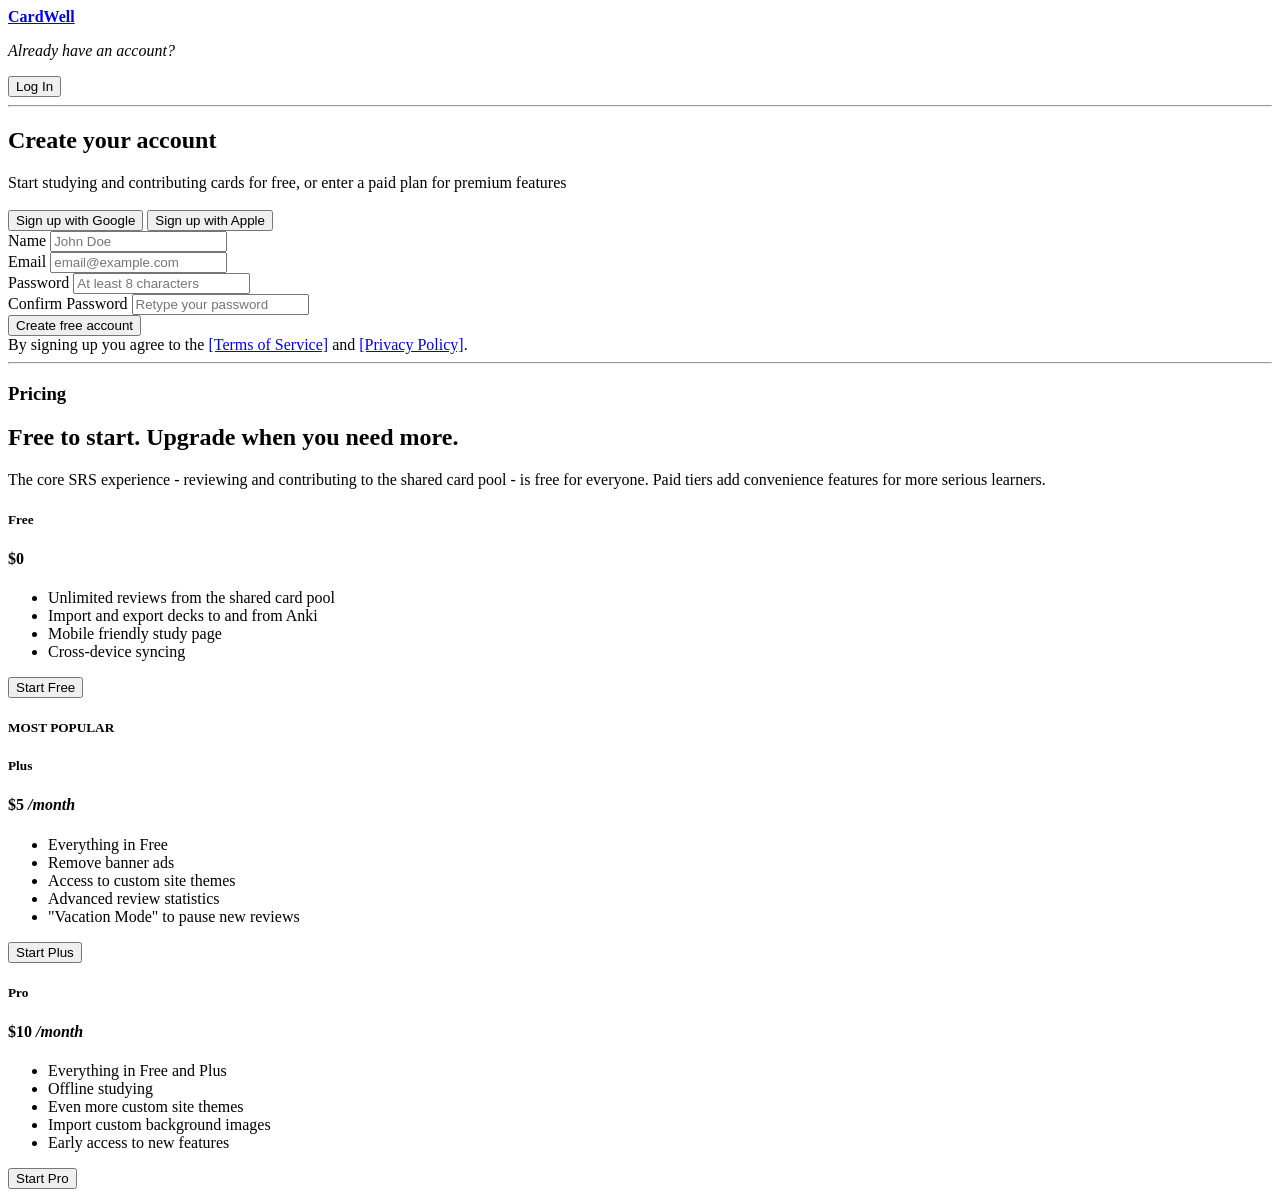
==== product_site/signup.html @ c5f53ac2 "Markup signup page" ====
<!-- 
Devin Chapman 
9/25/2026
This is a signup page for my service which offers a free tier and 2 paid tiers with various features
-->

<!DOCTYPE html>
<html lang="en">
<head>
    <meta charset="UTF-8">
    <meta name="viewport" content="width=device-width, initial-scale=1.0">
    <title>Sign Up | CardWell</title>
</head>
<body>
    <header>
        <a href="/"><strong>CardWell</strong></a>
        <p><em>Already have an account?</em></p>
        <button>Log In</button>
    </header>

    <hr>

    <main>
    <section>
        <h1>Create your account</h1>
        <div>Start studying and contributing cards for free, or enter a paid plan for premium features</div>

        <br>
        <button>Sign up with Google</button>
        <button>Sign up with Apple</button>

        <form>
            <div>
                <label for="name">Name</label>
                <input type="text" name="name" id="name" placeholder="John Doe">
            </div>
            <div>
                <label for="email">Email</label>
                <input type="email" name="email" id="email" placeholder="email@example.com">
            </div>
            <div>
                <label for="password">Password</label>
                <input type="password" name="password" id="password" placeholder="At least 8 characters">
            </div>
            <div>
                <label for="confirm-password">Confirm Password</label>
                <input type="password" name="confirm-password" id="confirm-password" placeholder="Retype your password">
            </div>

            <button>Create free account</button>
            <div>By signing up you agree to the <a href="/">[Terms of Service]</a> and <a href="/">[Privacy Policy]</a>.</div>
        </form>
    </section>

        <hr>

    <section>
        <h3>Pricing</h3>
        <h2>Free to start. Upgrade when you need more.</h2>
        <div>
            The core SRS experience - reviewing and contributing to the shared card pool - 
            is free for everyone. Paid tiers add convenience features for more serious learners.
        </div>

        <div>
            <h5>Free</h5>
            <h4>$0</h4>
            <ul>
                <li>Unlimited reviews from the shared card pool</li>
                <li>Import and export decks to and from Anki</li>
                <li>Mobile friendly study page</li>
                <li>Cross-device syncing</li>
            </ul>
            <button>Start Free</button>
        </div>

        <div>
            <h5>MOST POPULAR</h5>
            <h5>Plus</h5>
            <h4>$5 <em>/month</em></h4>
            <ul>
                <li>Everything in Free</li>
                <li>Remove banner ads</li>
                <li>Access to custom site themes</li>
                <li>Advanced review statistics</li>
                <li>"Vacation Mode" to pause new reviews</li>
            </ul>
            <button>Start Plus</button>
        </div>

        <div>
            <h5>Pro</h5>
            <h4>$10 <em>/month</em></h4>
            <ul>
                <li>Everything in Free and Plus</li>
                <li>Offline studying</li>
                <li>Even more custom site themes</li>
                <li>Import custom background images</li>
                <li>Early access to new features</li>
            </ul>
            <button>Start Pro</button>
        </div>
    </section>
    </main>
</body>
</html>
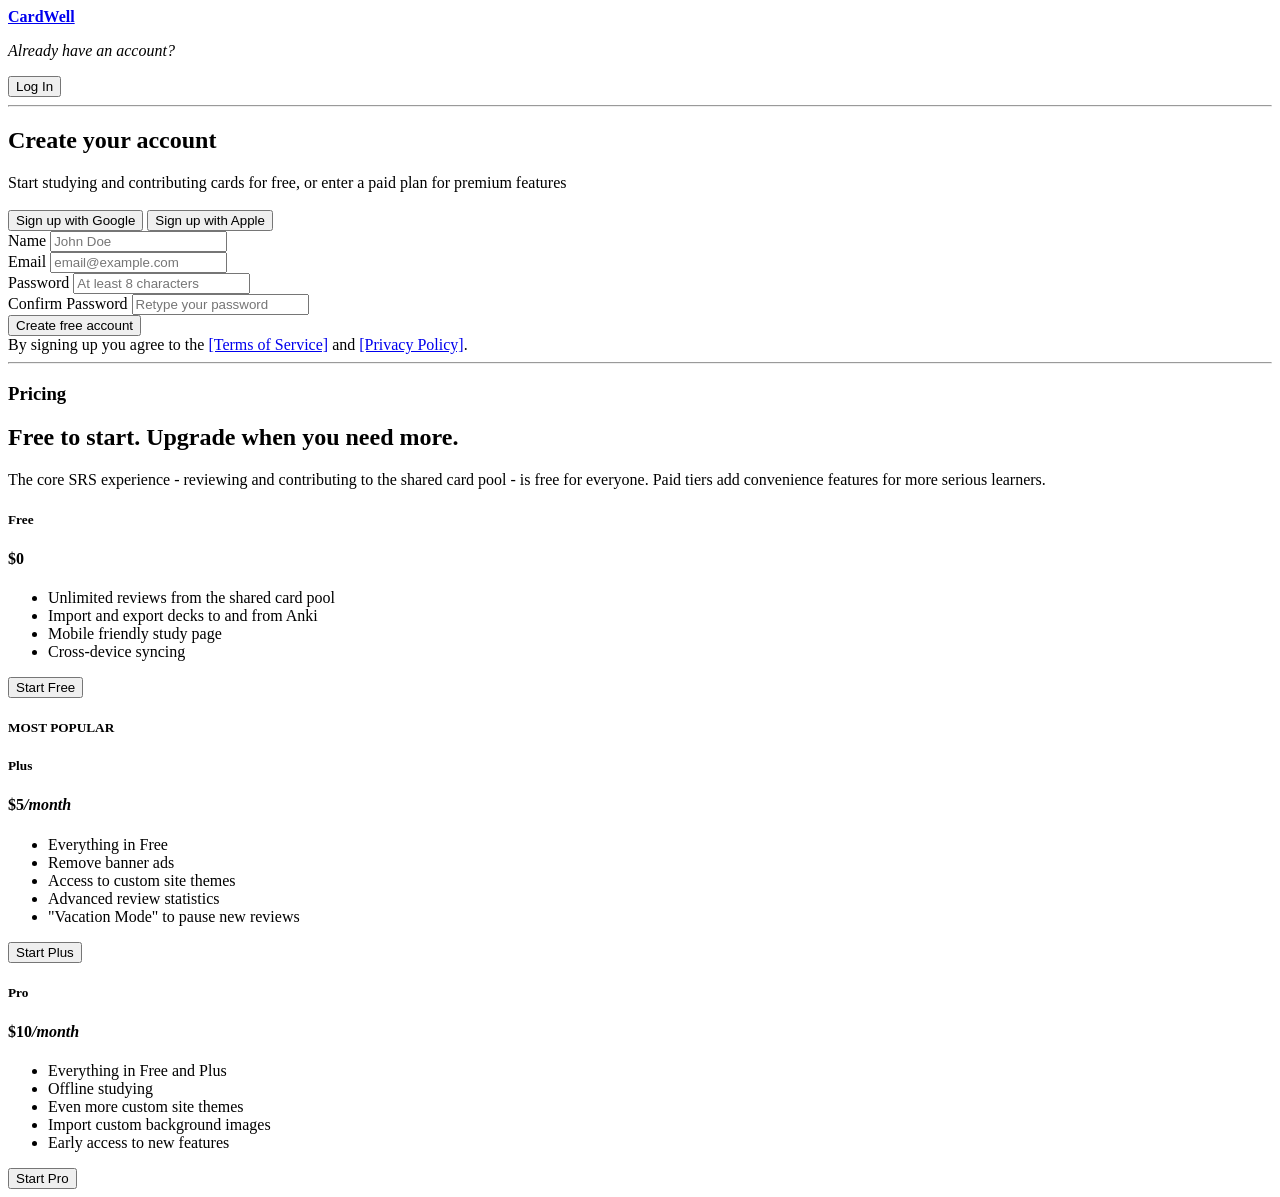
==== commit c7bd8e46: "Tweak formatting" ====
--- a/product_site/signup.html
+++ b/product_site/signup.html
@@ -77,7 +77,7 @@
         <div>
             <h5>MOST POPULAR</h5>
             <h5>Plus</h5>
-            <h4>$5 <em>/month</em></h4>
+            <h4>$5<em>/month</em></h4>
             <ul>
                 <li>Everything in Free</li>
                 <li>Remove banner ads</li>
@@ -90,7 +90,7 @@
 
         <div>
             <h5>Pro</h5>
-            <h4>$10 <em>/month</em></h4>
+            <h4>$10<em>/month</em></h4>
             <ul>
                 <li>Everything in Free and Plus</li>
                 <li>Offline studying</li>
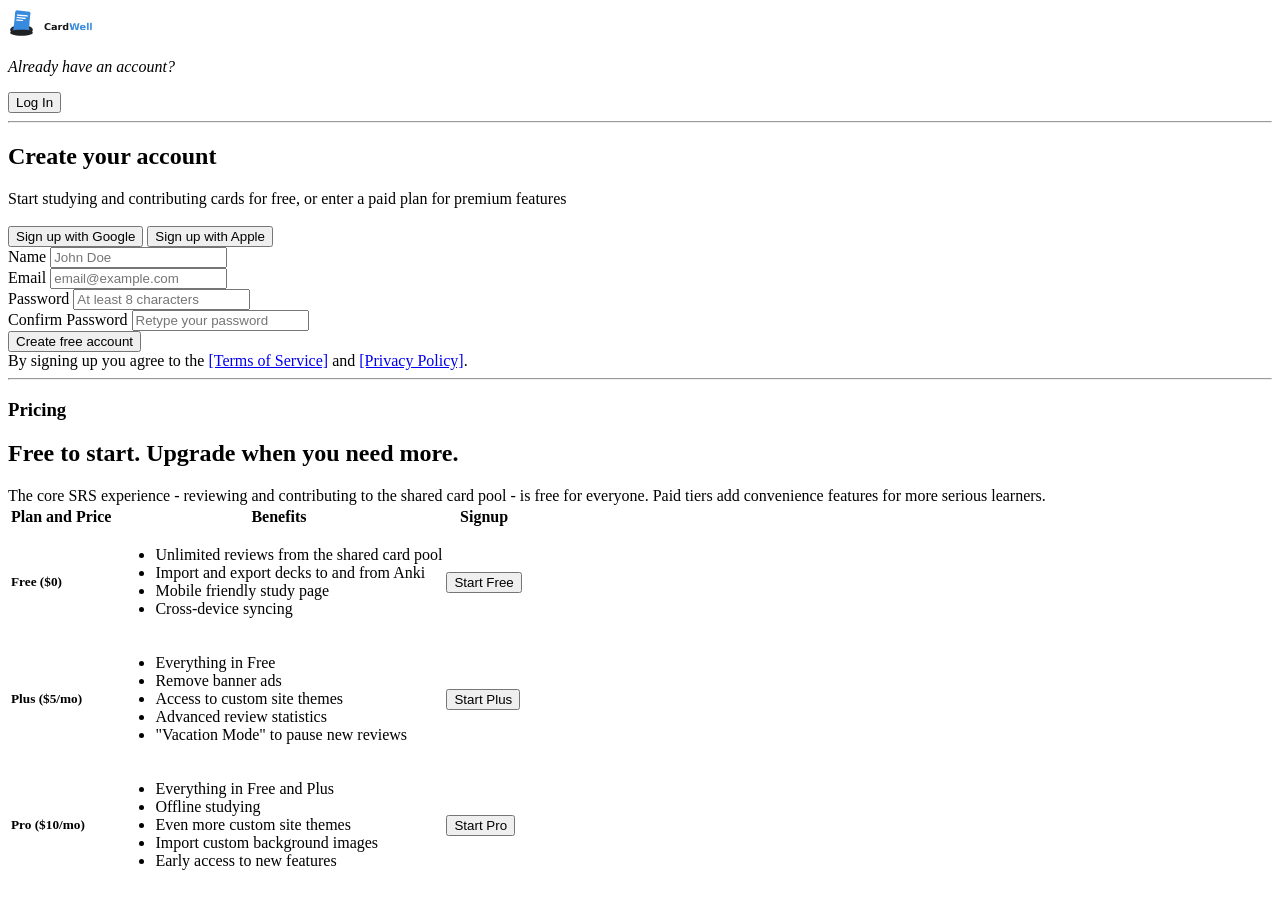
==== commit d4e90998: "Add hw requirements" ====
--- a/product_site/signup.html
+++ b/product_site/signup.html
@@ -13,7 +13,7 @@
 </head>
 <body>
     <header>
-        <a href="/"><strong>CardWell</strong></a>
+        <a href="signup.html"><img src="images/cardwell_logo.png" alt="cardwell logo" height="30px"></a>
         <p><em>Already have an account?</em></p>
         <button>Log In</button>
     </header>
@@ -62,7 +62,54 @@
             is free for everyone. Paid tiers add convenience features for more serious learners.
         </div>
 
-        <div>
+        <!-- Revert to first style (under) later -->
+        <table>
+            <tr>
+                <th>Plan and Price</th>
+                <th>Benefits</th>
+                <th>Signup</th>
+            </tr>
+            <tr>
+                <td><h5>Free ($0)</h5></td>
+                <td>
+                    <ul>
+                        <li>Unlimited reviews from the shared card pool</li>
+                        <li>Import and export decks to and from Anki</li>
+                        <li>Mobile friendly study page</li>
+                        <li>Cross-device syncing</li>
+                    </ul>
+                </td>
+                <td><button>Start Free</button></td>
+            </tr>
+            <tr>
+                <td><h5>Plus ($5/mo)</h5></td>
+                <td>
+                <ul>
+                    <li>Everything in Free</li>
+                    <li>Remove banner ads</li>
+                    <li>Access to custom site themes</li>
+                    <li>Advanced review statistics</li>
+                    <li>"Vacation Mode" to pause new reviews</li>
+                </ul>
+                </td>
+                <td><button>Start Plus</button></td>
+            </tr>
+            <tr>
+                <td><h5>Pro ($10/mo)</h5></td>
+                <td>
+                <ul>
+                    <li>Everything in Free and Plus</li>
+                    <li>Offline studying</li>
+                    <li>Even more custom site themes</li>
+                    <li>Import custom background images</li>
+                    <li>Early access to new features</li>
+                </ul>                    
+                </td>
+                <td><button>Start Pro</button></td>
+            </tr>
+        </table>
+
+        <!-- <div>
             <h5>Free</h5>
             <h4>$0</h4>
             <ul>
@@ -99,7 +146,7 @@
                 <li>Early access to new features</li>
             </ul>
             <button>Start Pro</button>
-        </div>
+        </div> -->
     </section>
     </main>
 </body>
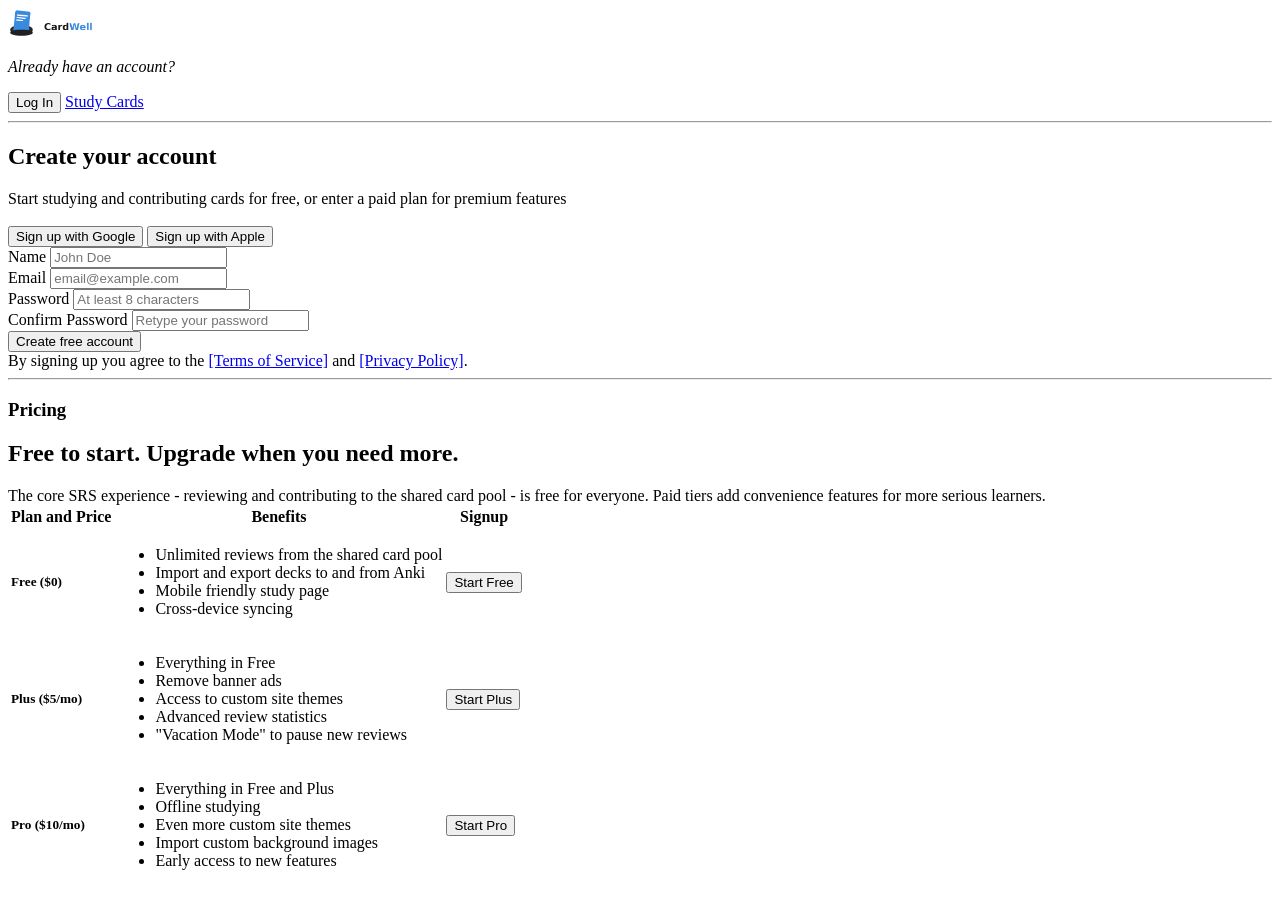
==== commit b17bbcd5: "add link to study screen" ====
--- a/product_site/signup.html
+++ b/product_site/signup.html
@@ -1,7 +1,8 @@
 <!-- 
 Devin Chapman 
 9/25/2026
-This is a signup page for my service which offers a free tier and 2 paid tiers with various features
+This is a signup page for my service which offers a free tier and 
+2 paid tiers with various features
 -->
 
 <!DOCTYPE html>
@@ -16,6 +17,8 @@
         <a href="signup.html"><img src="images/cardwell_logo.png" alt="cardwell logo" height="30px"></a>
         <p><em>Already have an account?</em></p>
         <button>Log In</button>
+        <!-- link to study page, delete later (can only go there after signing up) -->
+         <a href="studyScreen.html">Study Cards</a>
     </header>
 
     <hr>
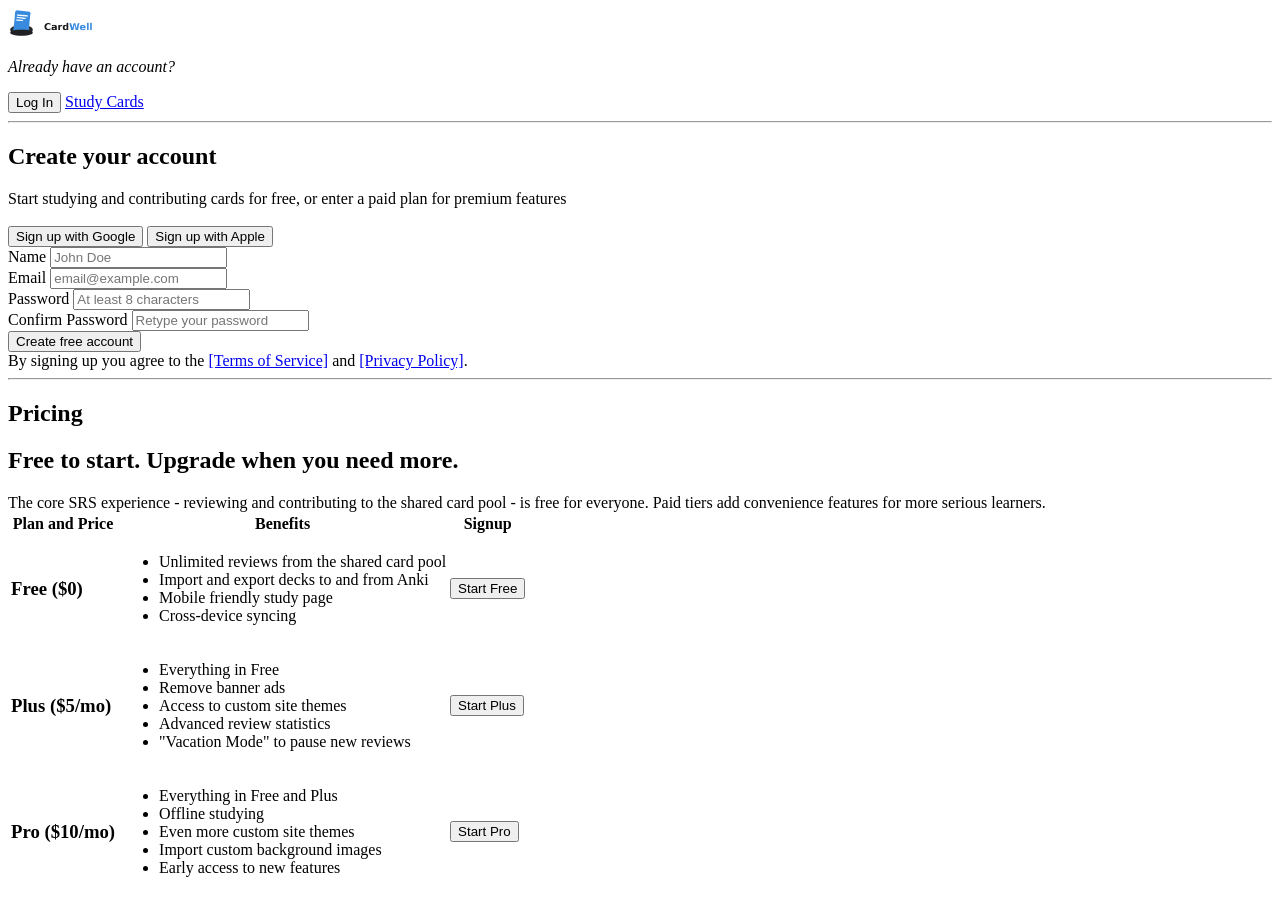
==== commit 38c158ee: "Fix errors" ====
--- a/product_site/signup.html
+++ b/product_site/signup.html
@@ -14,7 +14,7 @@
 </head>
 <body>
     <header>
-        <a href="signup.html"><img src="images/cardwell_logo.png" alt="cardwell logo" height="30px"></a>
+        <a href="signup.html"><img src="images/cardwell_logo.png" alt="cardwell logo" height="30"></a>
         <p><em>Already have an account?</em></p>
         <button>Log In</button>
         <!-- link to study page, delete later (can only go there after signing up) -->
@@ -58,7 +58,7 @@
         <hr>
 
     <section>
-        <h3>Pricing</h3>
+        <h2>Pricing</h2>
         <h2>Free to start. Upgrade when you need more.</h2>
         <div>
             The core SRS experience - reviewing and contributing to the shared card pool - 
@@ -73,7 +73,7 @@
                 <th>Signup</th>
             </tr>
             <tr>
-                <td><h5>Free ($0)</h5></td>
+                <td><h3>Free ($0)</h3></td>
                 <td>
                     <ul>
                         <li>Unlimited reviews from the shared card pool</li>
@@ -85,7 +85,7 @@
                 <td><button>Start Free</button></td>
             </tr>
             <tr>
-                <td><h5>Plus ($5/mo)</h5></td>
+                <td><h3>Plus ($5/mo)</h3></td>
                 <td>
                 <ul>
                     <li>Everything in Free</li>
@@ -98,7 +98,7 @@
                 <td><button>Start Plus</button></td>
             </tr>
             <tr>
-                <td><h5>Pro ($10/mo)</h5></td>
+                <td><h3>Pro ($10/mo)</h3></td>
                 <td>
                 <ul>
                     <li>Everything in Free and Plus</li>
@@ -113,7 +113,7 @@
         </table>
 
         <!-- <div>
-            <h5>Free</h5>
+            <h3>Free</h3>
             <h4>$0</h4>
             <ul>
                 <li>Unlimited reviews from the shared card pool</li>
@@ -125,8 +125,8 @@
         </div>
 
         <div>
-            <h5>MOST POPULAR</h5>
-            <h5>Plus</h5>
+            <h3>MOST POPULAR</h3>
+            <h3>Plus</h3>
             <h4>$5<em>/month</em></h4>
             <ul>
                 <li>Everything in Free</li>
@@ -139,7 +139,7 @@
         </div>
 
         <div>
-            <h5>Pro</h5>
+            <h3>Pro</h3>
             <h4>$10<em>/month</em></h4>
             <ul>
                 <li>Everything in Free and Plus</li>
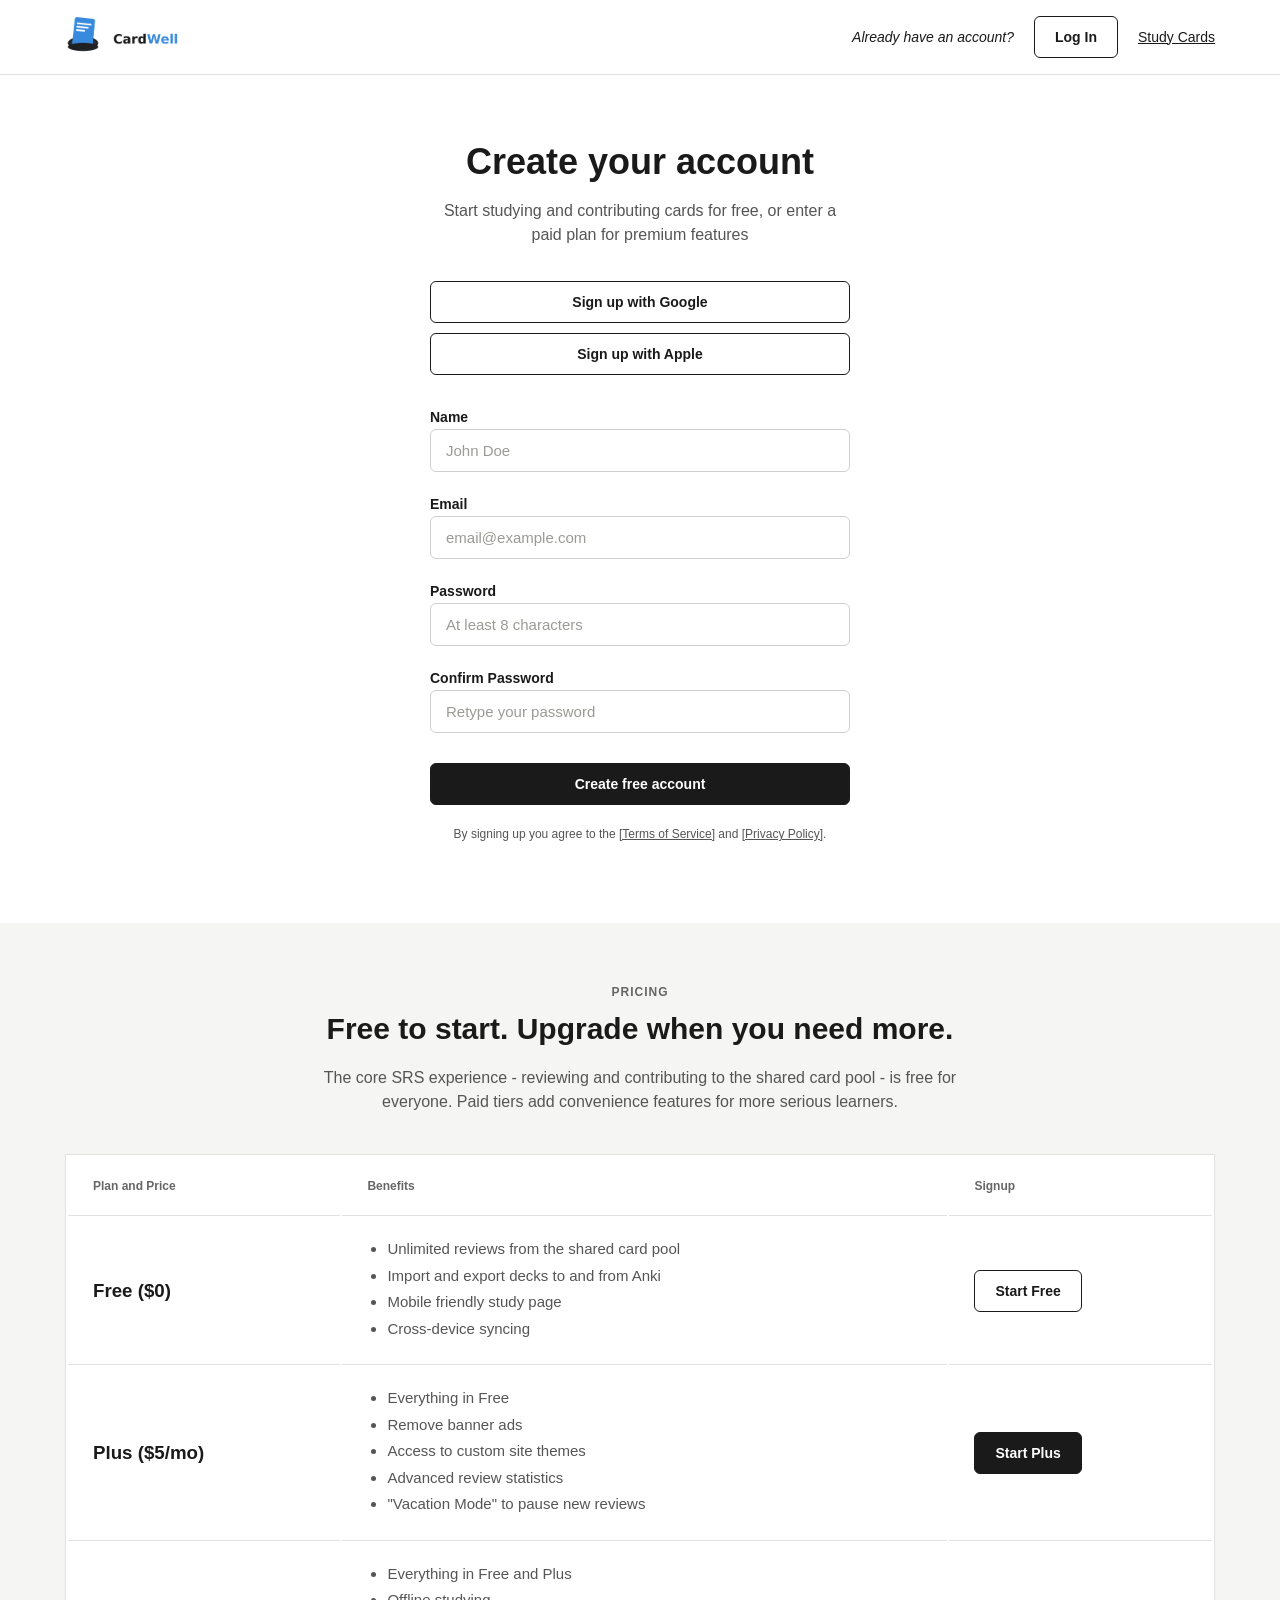
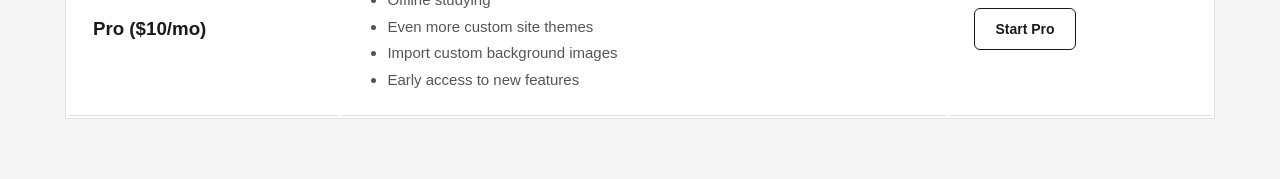
==== commit f6e9b7d2: "Finish styling" ====
--- a/product_site/signup.html
+++ b/product_site/signup.html
@@ -11,26 +11,25 @@
     <meta charset="UTF-8">
     <meta name="viewport" content="width=device-width, initial-scale=1.0">
     <title>Sign Up | CardWell</title>
+    <link rel="stylesheet" href="css/signup.css">
 </head>
 <body>
     <header>
-        <a href="signup.html"><img src="images/cardwell_logo.png" alt="cardwell logo" height="30"></a>
+        <a class="logo" href="index.html"><img src="images/cardwell_logo.png" alt="cardwell logo" height="30"></a>
         <p><em>Already have an account?</em></p>
-        <button>Log In</button>
+        <button class="btn-secondary">Log In</button>
         <!-- link to study page, delete later (can only go there after signing up) -->
          <a href="studyScreen.html">Study Cards</a>
     </header>
 
-    <hr>
-
     <main>
-    <section>
+    <section class="signup">
         <h1>Create your account</h1>
-        <div>Start studying and contributing cards for free, or enter a paid plan for premium features</div>
+        <div class="lead">Start studying and contributing cards for free, or enter a paid plan for premium features</div>
 
         <br>
-        <button>Sign up with Google</button>
-        <button>Sign up with Apple</button>
+        <button class="btn-secondary">Sign up with Google</button>
+        <button class="btn-secondary">Sign up with Apple</button>
 
         <form>
             <div>
@@ -51,21 +50,19 @@
             </div>
 
             <button>Create free account</button>
-            <div>By signing up you agree to the <a href="/">[Terms of Service]</a> and <a href="/">[Privacy Policy]</a>.</div>
+            <div class="terms">By signing up you agree to the <a href="/">[Terms of Service]</a> and <a href="/">[Privacy Policy]</a>.</div>
         </form>
     </section>
 
-        <hr>
 
-    <section>
-        <h2>Pricing</h2>
+    <section class="pricing">
+        <h2 class="eyebrow">Pricing</h2>
         <h2>Free to start. Upgrade when you need more.</h2>
-        <div>
+        <div class="lead">
             The core SRS experience - reviewing and contributing to the shared card pool - 
             is free for everyone. Paid tiers add convenience features for more serious learners.
         </div>
 
-        <!-- Revert to first style (under) later -->
         <table>
             <tr>
                 <th>Plan and Price</th>
@@ -82,7 +79,7 @@
                         <li>Cross-device syncing</li>
                     </ul>
                 </td>
-                <td><button>Start Free</button></td>
+                <td><button class="btn-secondary">Start Free</button></td>
             </tr>
             <tr>
                 <td><h3>Plus ($5/mo)</h3></td>
@@ -108,48 +105,10 @@
                     <li>Early access to new features</li>
                 </ul>                    
                 </td>
-                <td><button>Start Pro</button></td>
+                <td><button class="btn-secondary">Start Pro</button></td>
             </tr>
         </table>
 
-        <!-- <div>
-            <h3>Free</h3>
-            <h4>$0</h4>
-            <ul>
-                <li>Unlimited reviews from the shared card pool</li>
-                <li>Import and export decks to and from Anki</li>
-                <li>Mobile friendly study page</li>
-                <li>Cross-device syncing</li>
-            </ul>
-            <button>Start Free</button>
-        </div>
-
-        <div>
-            <h3>MOST POPULAR</h3>
-            <h3>Plus</h3>
-            <h4>$5<em>/month</em></h4>
-            <ul>
-                <li>Everything in Free</li>
-                <li>Remove banner ads</li>
-                <li>Access to custom site themes</li>
-                <li>Advanced review statistics</li>
-                <li>"Vacation Mode" to pause new reviews</li>
-            </ul>
-            <button>Start Plus</button>
-        </div>
-
-        <div>
-            <h3>Pro</h3>
-            <h4>$10<em>/month</em></h4>
-            <ul>
-                <li>Everything in Free and Plus</li>
-                <li>Offline studying</li>
-                <li>Even more custom site themes</li>
-                <li>Import custom background images</li>
-                <li>Early access to new features</li>
-            </ul>
-            <button>Start Pro</button>
-        </div> -->
     </section>
     </main>
 </body>
--- a/product_site/css/signup.css
+++ b/product_site/css/signup.css
@@ -0,0 +1,186 @@
+@import url("variables.css");
+
+body {
+    background: var(--color-bg);
+    color: var(--color-text);
+    line-height: 1.5;
+}
+
+/* ---- Buttons ---- */
+
+button {
+    font-size: 14px;
+    font-weight: 600;
+    padding: 12px 20px;
+    border-radius: 6px;
+    border: 1px solid var(--color-btn-primary-bg);
+    background: var(--color-btn-primary-bg);
+    color: var(--color-btn-primary-text);
+    cursor: pointer;
+}
+
+button:hover {
+    background: var(--color-btn-primary-hover);
+}
+
+.btn-secondary {
+    background: var(--color-btn-secondary-bg);
+    color: var(--color-btn-secondary-text);
+}
+
+.btn-secondary:hover {
+    background: var(--color-btn-secondary-hover);
+}
+
+/* ---- Header ---- */
+
+header {
+    display: flex;
+    align-items: center;
+    gap: 20px;
+    padding: 14px max(24px, calc((100% - 1150px) / 2));
+    border-bottom: 1px solid var(--color-border);
+}
+
+header img {
+    height: 40px;
+    width: auto;
+}
+
+.logo {
+    margin-right: auto;
+}
+
+header p {
+    font-size: 14px;
+}
+
+header a {
+    color: var(--color-link);
+    font-size: 14px;
+}
+
+header a:hover {
+    color: var(--color-link-hover);
+}
+
+/* ---- Signup form ---- */
+
+.signup {
+    max-width: 420px;
+    margin: 0 auto;
+    padding: 60px 0px;
+    text-align: center;
+}
+
+h1 {
+    font-size: 36px;
+    margin-bottom: 10px;
+}
+
+.lead {
+    color: var(--color-text-muted);
+}
+
+.signup button {
+    margin-top: 10px;
+    width: 100%;
+    
+}
+
+form {
+    margin-top: 30px;
+    text-align: left;
+}
+
+form div {
+    margin-bottom: 20px;
+}
+
+label {
+    font-size: 14px;
+    font-weight: 600;
+    margin-bottom: 5px;
+}
+
+input {
+    width: 100%;
+    padding: 12px 15px;
+    font-size: 15px;
+    background: var(--color-input-bg);
+    border: 1px solid var(--color-input-border);
+    border-radius: 6px;
+}
+
+input::placeholder {
+    color: var(--color-input-placeholder);
+}
+
+input:focus {
+    outline: 2px solid var(--color-focus);
+}
+
+.terms {
+    margin-top: 20px;
+    font-size: 12px;
+    color: var(--color-text-muted);
+    text-align: center;
+}
+
+.terms a {
+    color: var(--color-text-muted);
+}
+
+/* ---- Pricing ---- */
+
+.pricing {
+    background: var(--color-bg-alt);
+    padding: 60px max(24px, calc((100% - 1150px) / 2));
+    text-align: center;
+}
+
+.eyebrow {
+    font-size: 12px;
+    letter-spacing: 1px;
+    text-transform: uppercase;
+    color: var(--color-text-eyebrow);
+    margin-bottom: 5px;
+}
+
+h2 {
+    font-size: 30px;
+    margin-bottom: 15px;
+}
+
+.pricing .lead {
+    max-width: 640px;
+    margin: 0 auto;
+}
+
+table {
+    width: 100%;
+    margin-top: 40px;
+    background: var(--color-bg);
+    border: 1px solid var(--color-border);
+    text-align: left;
+}
+
+th, td {
+    padding: 20px 25px;
+    border-bottom: 1px solid var(--color-border);
+}
+
+th {
+    font-size: 12px;
+    color: var(--color-text-eyebrow);
+}
+
+td ul {
+    padding-left: 20px;
+    font-size: 15px;
+    color: var(--color-text-muted);
+}
+
+td li {
+    margin-bottom: 4px;
+}
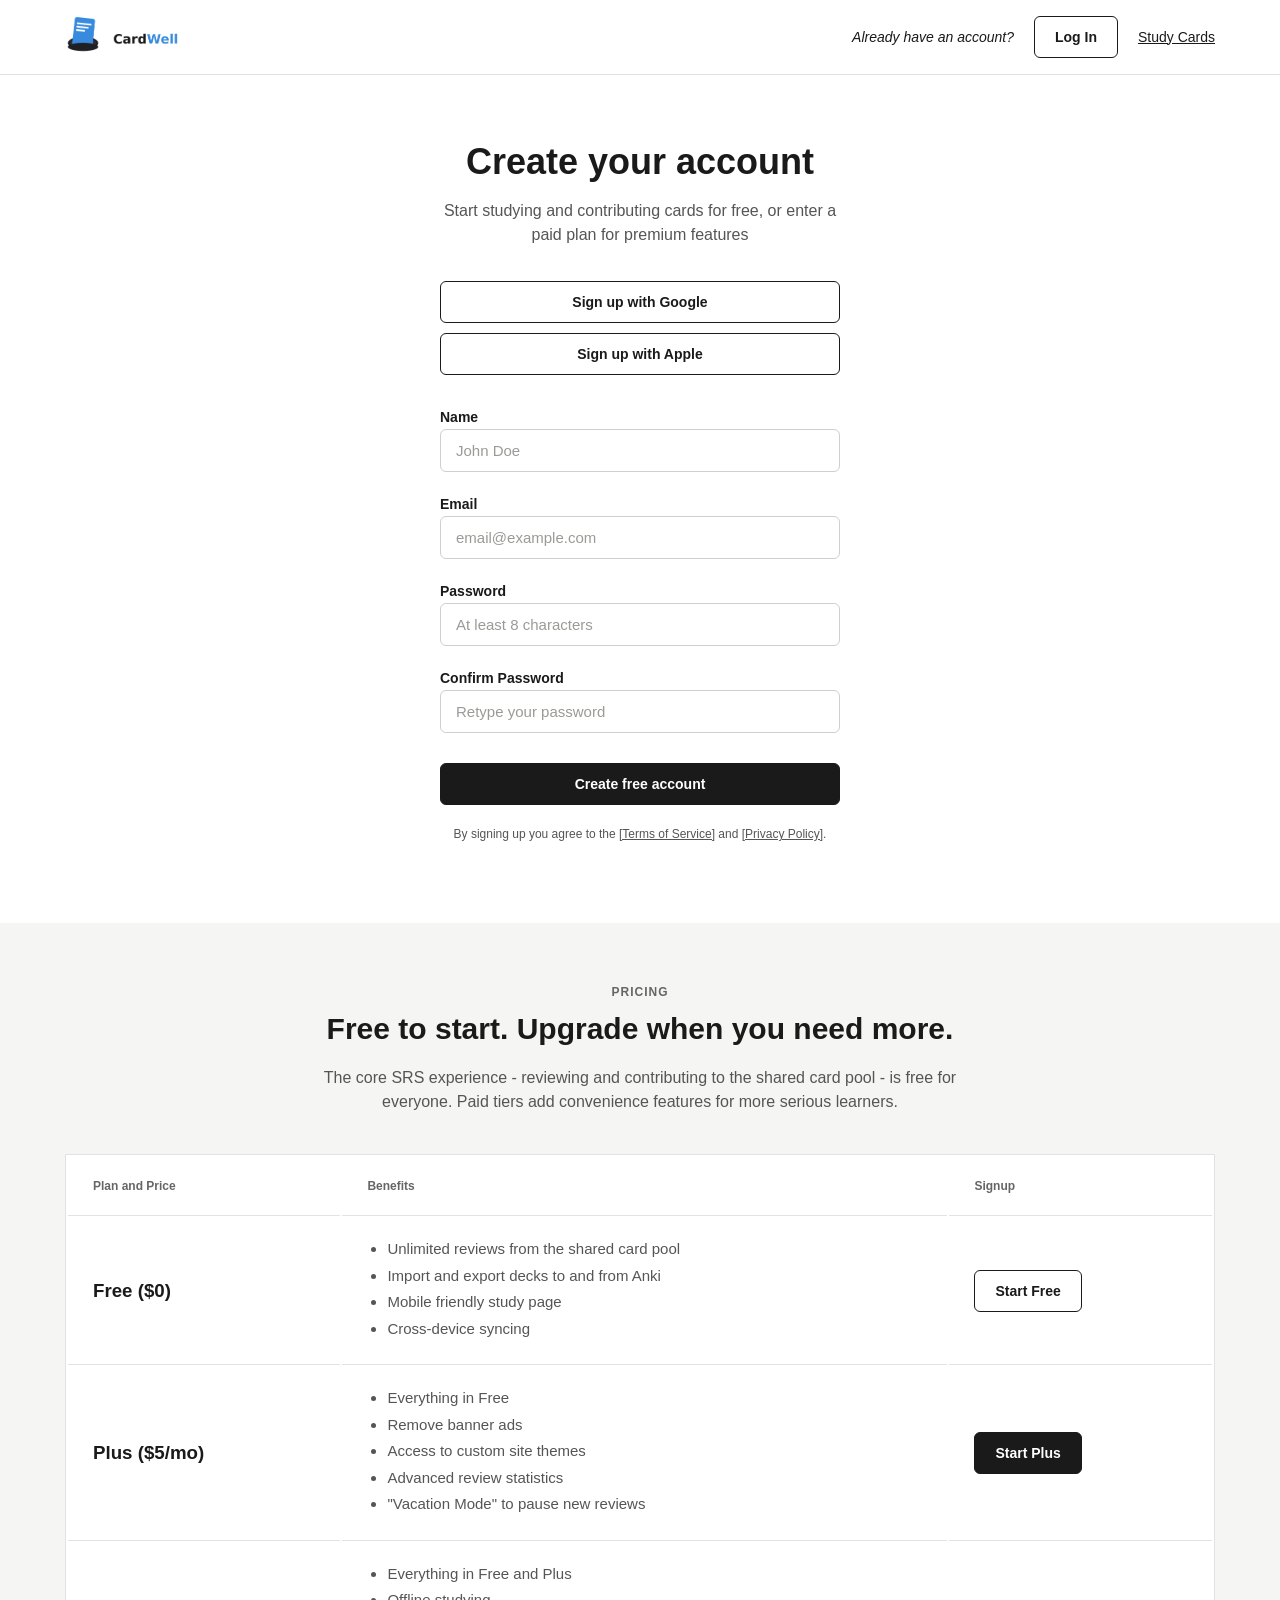
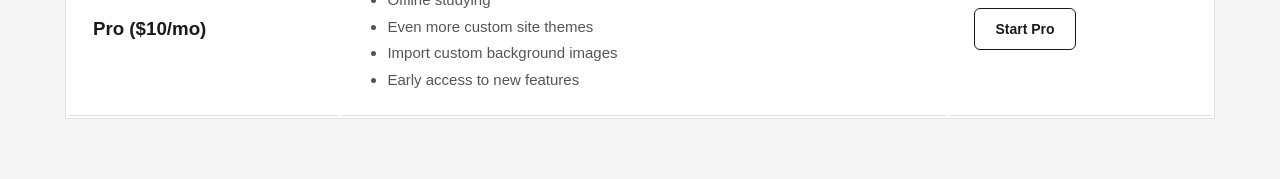
==== commit a33e5417: "Add analytics" ====
--- a/product_site/signup.html
+++ b/product_site/signup.html
@@ -11,7 +11,28 @@
     <meta charset="UTF-8">
     <meta name="viewport" content="width=device-width, initial-scale=1.0">
     <title>Sign Up | CardWell</title>
+
+    <meta name="description" content="Create a free CardWell account to start reviewing and contributing flashcards to the SRS pool for each language.">
+
+    <meta property="og:type" content="website">
+    <meta property="og:site_name" content="CardWell">
+    <meta property="og:title" content="Sign Up | CardWell">
+    <meta property="og:description" content="Create a free CardWell account to start reviewing and contributing flashcards to the SRS pool for each language.">
+    <meta property="og:url" content="https://devchap8.rhody.dev/csc271_projects/product_site/signup.html">
+    <meta property="og:image" content="https://devchap8.rhody.dev/csc271_projects/product_site/images/cardwell_logo.png">
+    <meta property="og:image:alt" content="CardWell logo">
+
     <link rel="stylesheet" href="css/signup.css">
+
+    <!-- Google tag (gtag.js) -->
+    <script async src="https://www.googletagmanager.com/gtag/js?id=G-3Q2FC805Z7"></script>
+    <script>
+    window.dataLayer = window.dataLayer || [];
+    function gtag(){dataLayer.push(arguments);}
+    gtag('js', new Date());
+
+    gtag('config', 'G-3Q2FC805Z7');
+    </script>
 </head>
 <body>
     <header>
--- a/product_site/css/signup.css
+++ b/product_site/css/signup.css
@@ -69,7 +69,7 @@
 .signup {
     max-width: 420px;
     margin: 0 auto;
-    padding: 60px 0px;
+    padding: 60px 10px;
     text-align: center;
 }
 
@@ -184,3 +184,46 @@
 td li {
     margin-bottom: 4px;
 }
+
+/* ---- Responsive Design ---- */
+
+/* Phone */
+@media (width <= 600px) {
+
+    /* Buttons */
+    button {
+        font-size: 12px;
+        padding: 8px 16px;
+    }
+
+    /* Header */
+    header {
+        gap: 10px;
+        padding: 14px max(16px, calc((100% - 1150px) / 2));
+    }
+
+    header a {
+        font-size: 12px;
+        text-align: center;
+    }
+
+    /* Signup form */
+    .signup {
+        padding: 30px 10px;
+    }
+
+    /* Pricing */
+    .pricing {
+        padding: 30px max(12px, calc((100% - 1150px) / 2));
+    }
+
+    th, td {
+        padding: 10px;
+    }
+
+    td ul {
+        font-size: 12px;
+        padding-left: 10px;
+    }
+
+}
